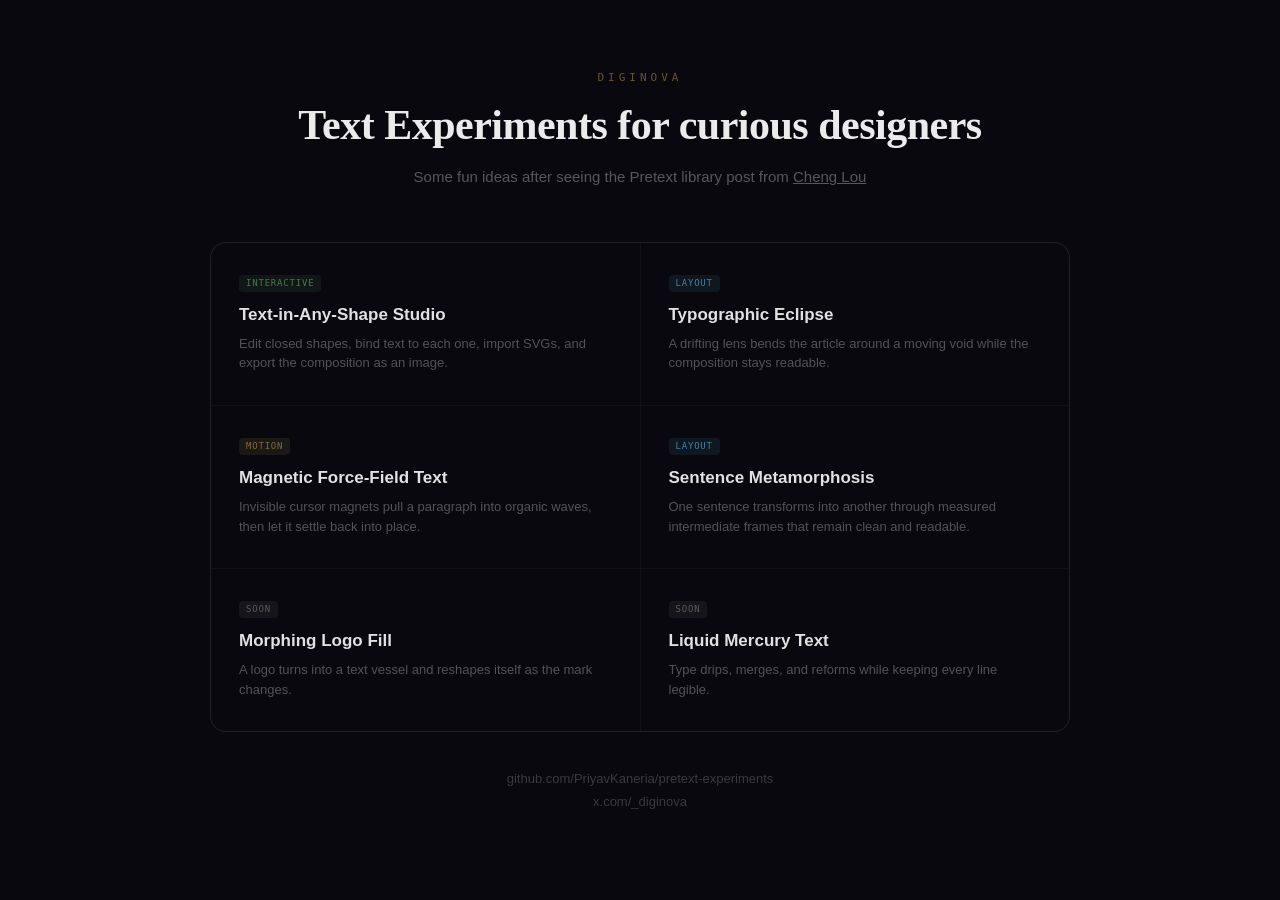
==== index.html @ 32f31d9c "experiment 1 - text in any shape studio" ====
<!doctype html>
<html lang="en">
<head>
  <meta charset="UTF-8">
  <meta name="viewport" content="width=device-width, initial-scale=1.0">
  <meta name="description" content="Interactive typography experiments from Diginova, powered by pretext.">
  <title>Diginova Experiments</title>
  <link rel="stylesheet" href="./styles/site.css">
</head>
<body>
  <main class="page-shell">
    <header class="header">
      <div class="logo">diginova</div>
      <h1 class="page-title">Text Experiments for curious designers</h1>
      <p class="page-subtitle">Some fun ideas after seeing the Pretext library post from <a href="https://x.com/_chenglou/status/2037713766205608234" target="_blank">Cheng Lou </a></p>
    </header>

    <section class="demos-grid" aria-label="Experiments">
      <a class="demo-card" href="./experiments/text-in-any-shape.html">
        <div class="demo-tag tag-interactive">Interactive</div>
        <div class="demo-name">Text-in-Any-Shape Studio</div>
        <div class="demo-desc">Edit closed shapes, bind text to each one, import SVGs, and export the composition as an image.</div>
      </a>

      <article class="demo-card is-disabled">
        <div class="demo-tag tag-layout">Layout</div>
        <div class="demo-name">Typographic Eclipse</div>
        <div class="demo-desc">A drifting lens bends the article around a moving void while the composition stays readable.</div>
      </article>

      <article class="demo-card is-disabled">
        <div class="demo-tag tag-motion">Motion</div>
        <div class="demo-name">Magnetic Force-Field Text</div>
        <div class="demo-desc">Invisible cursor magnets pull a paragraph into organic waves, then let it settle back into place.</div>
      </article>

      <article class="demo-card is-disabled">
        <div class="demo-tag tag-layout">Layout</div>
        <div class="demo-name">Sentence Metamorphosis</div>
        <div class="demo-desc">One sentence transforms into another through measured intermediate frames that remain clean and readable.</div>
      </article>

      <article class="demo-card is-disabled">
        <div class="demo-tag tag-soon">Soon</div>
        <div class="demo-name">Morphing Logo Fill</div>
        <div class="demo-desc">A logo turns into a text vessel and reshapes itself as the mark changes.</div>
      </article>

      <article class="demo-card is-disabled">
        <div class="demo-tag tag-soon">Soon</div>
        <div class="demo-name">Liquid Mercury Text</div>
        <div class="demo-desc">Type drips, merges, and reforms while keeping every line legible.</div>
      </article>
    </section>

    <div class="footer-link footer-link--stack">
      <a href="https://github.com/PriyavKaneria/pretext-experiments.git">github.com/PriyavKaneria/pretext-experiments</a>
      <a href="https://x.com/_diginova">x.com/_diginova</a>
    </div>
  </main>
</body>
</html>
---- styles/site.css ----
* {
  box-sizing: border-box;
  margin: 0;
}

html,
body {
  min-height: 100vh;
  background: #08080e;
  color: #ddd8d0;
}

body {
  font-family: "Helvetica Neue", Helvetica, Arial, sans-serif;
}

a {
  color: inherit;
}

.page-shell {
  min-height: 100vh;
  padding: 72px 24px 56px;
}

.header {
  text-align: center;
  margin: 0 auto 52px;
  max-width: 920px;
}

.logo {
  font: 300 11px/1 "SF Mono", "Fira Code", "Consolas", monospace;
  text-transform: uppercase;
  letter-spacing: 4px;
  color: rgba(196, 163, 90, 0.5);
  margin-bottom: 20px;
}

.page-title {
  font: 600 42px/1.08 Georgia, Palatino, "Times New Roman", serif;
  color: rgba(255, 255, 255, 0.92);
  margin-bottom: 16px;
  letter-spacing: -0.5px;
}

.page-subtitle {
  font: 400 15px/1.7 "Helvetica Neue", Helvetica, Arial, sans-serif;
  color: rgba(255, 255, 255, 0.32);
}

.demos-grid {
  display: grid;
  grid-template-columns: 1fr 1fr;
  gap: 1px;
  width: 100%;
  max-width: 860px;
  margin: 0 auto;
  background: rgba(255, 255, 255, 0.04);
  border: 1px solid rgba(255, 255, 255, 0.06);
  border-radius: 16px;
  overflow: hidden;
}

.demo-card {
  display: flex;
  flex-direction: column;
  justify-content: center;
  min-height: 144px;
  padding: 32px 28px;
  text-decoration: none;
  background: #08080e;
  transition: background 0.2s ease;
}

a.demo-card:hover {
  background: rgba(255, 255, 255, 0.025);
}

.demo-card.is-disabled {
  cursor: default;
}

.demo-tag {
  display: inline-block;
  width: fit-content;
  margin-bottom: 12px;
  padding: 4px 7px;
  border-radius: 4px;
  font: 500 9px/1 "SF Mono", "Fira Code", monospace;
  text-transform: uppercase;
  letter-spacing: 0.8px;
}

.tag-layout {
  background: rgba(100, 200, 255, 0.08);
  color: rgba(100, 200, 255, 0.6);
}

.tag-interactive {
  background: rgba(120, 200, 120, 0.08);
  color: rgba(120, 200, 120, 0.55);
}

.tag-motion {
  background: rgba(196, 163, 90, 0.1);
  color: rgba(196, 163, 90, 0.6);
}

.tag-soon {
  background: rgba(255, 255, 255, 0.05);
  color: rgba(255, 255, 255, 0.3);
}

.demo-name {
  font: 600 17px/1.3 "Helvetica Neue", Helvetica, Arial, sans-serif;
  color: rgba(255, 255, 255, 0.88);
  margin-bottom: 8px;
}

.demo-desc {
  font: 400 13px/1.5 "Helvetica Neue", Helvetica, Arial, sans-serif;
  color: rgba(255, 255, 255, 0.3);
}

.footer-link {
  margin-top: 40px;
  text-align: center;
}

.footer-link--stack {
  display: grid;
  gap: 10px;
}

.footer-link a,
.back-link {
  font: 400 13px/1 "Helvetica Neue", Helvetica, Arial, sans-serif;
  color: rgba(255, 255, 255, 0.2);
  text-decoration: none;
  transition: color 0.15s ease;
}

.footer-link a:hover,
.back-link:hover {
  color: rgba(255, 255, 255, 0.42);
}

.back-link {
  display: inline-block;
  margin-bottom: 26px;
}

.experiment-shell {
  min-height: 100vh;
  padding: 28px 18px 72px;
}

.experiment-header {
  text-align: center;
  margin: 0 auto 24px;
  max-width: 640px;
}

.experiment-title {
  font: 600 24px/1.2 "Helvetica Neue", Helvetica, Arial, sans-serif;
  color: rgba(255, 255, 255, 0.88);
  margin-bottom: 8px;
}

.experiment-subtitle {
  font: 400 13px/1.6 "Helvetica Neue", Helvetica, Arial, sans-serif;
  color: rgba(255, 255, 255, 0.35);
}

@media (max-width: 700px) {
  .page-shell {
    padding: 48px 16px 40px;
  }

  .page-title {
    font-size: 32px;
  }

  .demos-grid {
    grid-template-columns: 1fr;
  }

  .demo-card {
    min-height: 108px;
    padding: 24px 20px;
  }
}
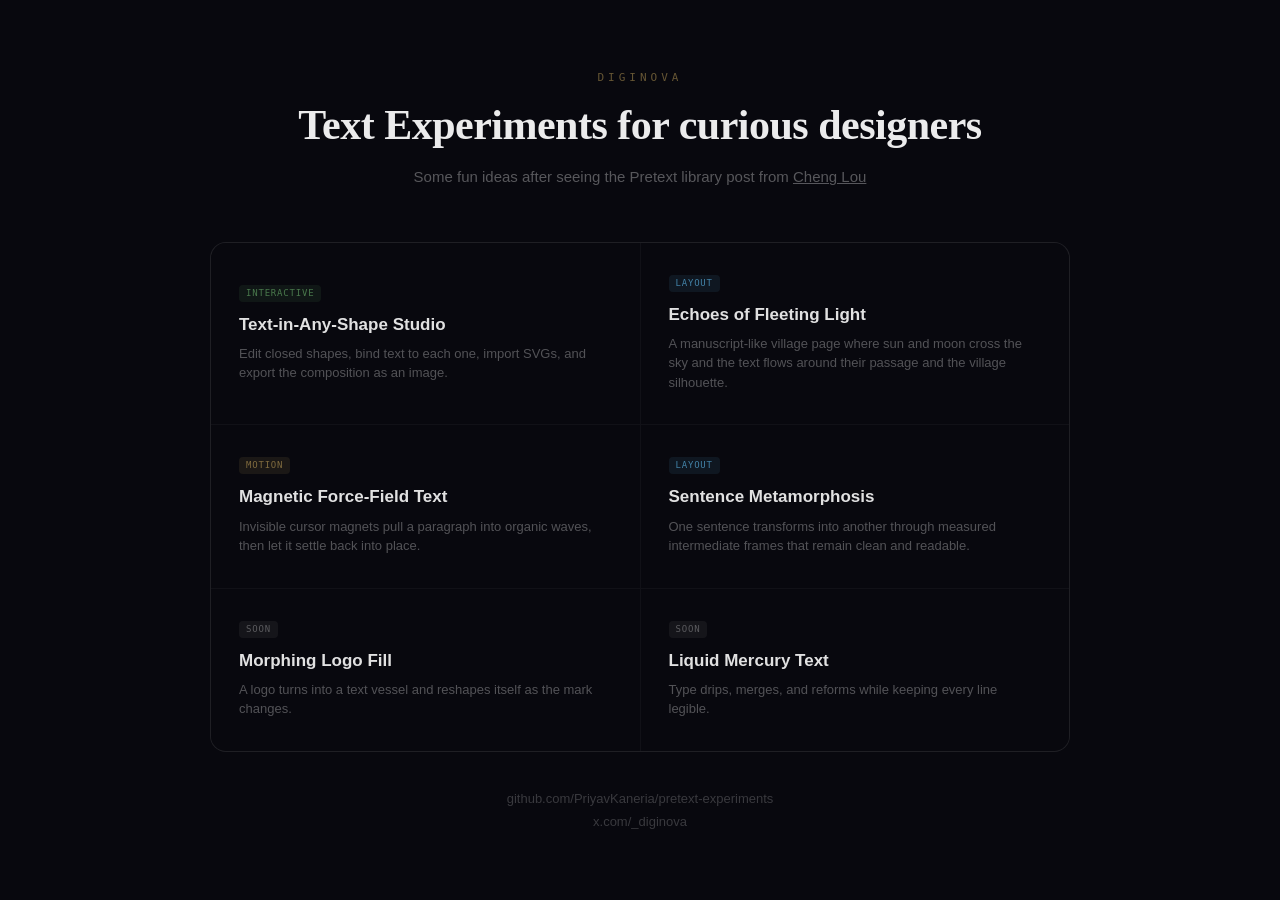
==== commit 6adec40e: "experiment 2 - echoes of fleeting light - freiren" ====
--- a/index.html
+++ b/index.html
@@ -22,17 +22,17 @@
         <div class="demo-desc">Edit closed shapes, bind text to each one, import SVGs, and export the composition as an image.</div>
       </a>
 
-      <article class="demo-card is-disabled">
+      <a class="demo-card" href="./experiments/echoes-of-fleeting-light.html">
         <div class="demo-tag tag-layout">Layout</div>
-        <div class="demo-name">Typographic Eclipse</div>
-        <div class="demo-desc">A drifting lens bends the article around a moving void while the composition stays readable.</div>
-      </article>
+        <div class="demo-name">Echoes of Fleeting Light</div>
+        <div class="demo-desc">A manuscript-like village page where sun and moon cross the sky and the text flows around their passage and the village silhouette.</div>
+      </a>
 
-      <article class="demo-card is-disabled">
+      <a class="demo-card" href="./experiments/magnetic-force-field.html">
         <div class="demo-tag tag-motion">Motion</div>
         <div class="demo-name">Magnetic Force-Field Text</div>
         <div class="demo-desc">Invisible cursor magnets pull a paragraph into organic waves, then let it settle back into place.</div>
-      </article>
+      </a>
 
       <article class="demo-card is-disabled">
         <div class="demo-tag tag-layout">Layout</div>
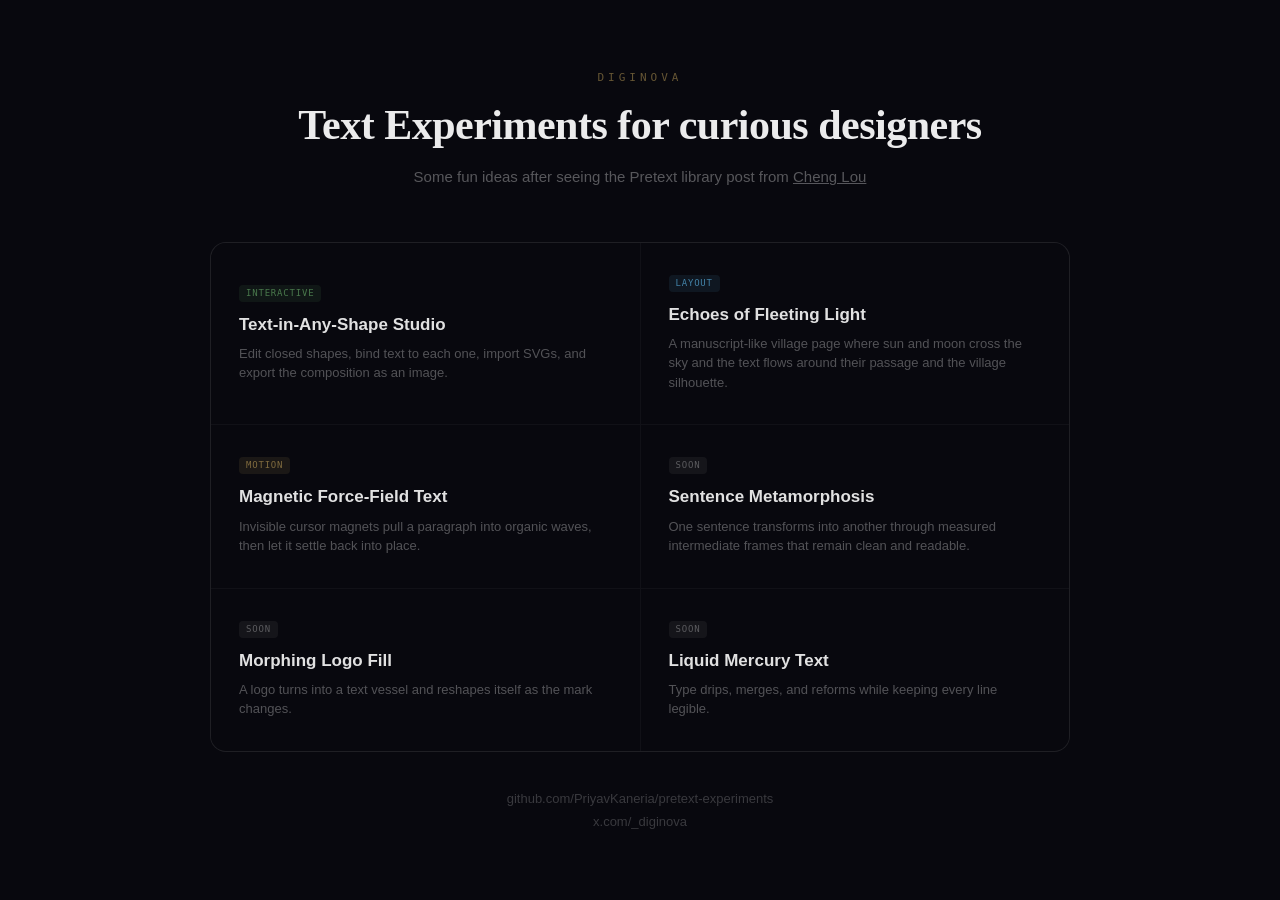
==== commit a2e30594: "made experiments responsive" ====
--- a/index.html
+++ b/index.html
@@ -2,7 +2,7 @@
 <html lang="en">
 <head>
   <meta charset="UTF-8">
-  <meta name="viewport" content="width=device-width, initial-scale=1.0">
+  <meta name="viewport" content="width=device-width, initial-scale=1, viewport-fit=cover, interactive-widget=resizes-content">
   <meta name="description" content="Interactive typography experiments from Diginova, powered by pretext.">
   <title>Diginova Experiments</title>
   <link rel="stylesheet" href="./styles/site.css">
@@ -35,7 +35,7 @@
       </a>
 
       <article class="demo-card is-disabled">
-        <div class="demo-tag tag-layout">Layout</div>
+        <div class="demo-tag tag-soon">Soon</div>
         <div class="demo-name">Sentence Metamorphosis</div>
         <div class="demo-desc">One sentence transforms into another through measured intermediate frames that remain clean and readable.</div>
       </article>
